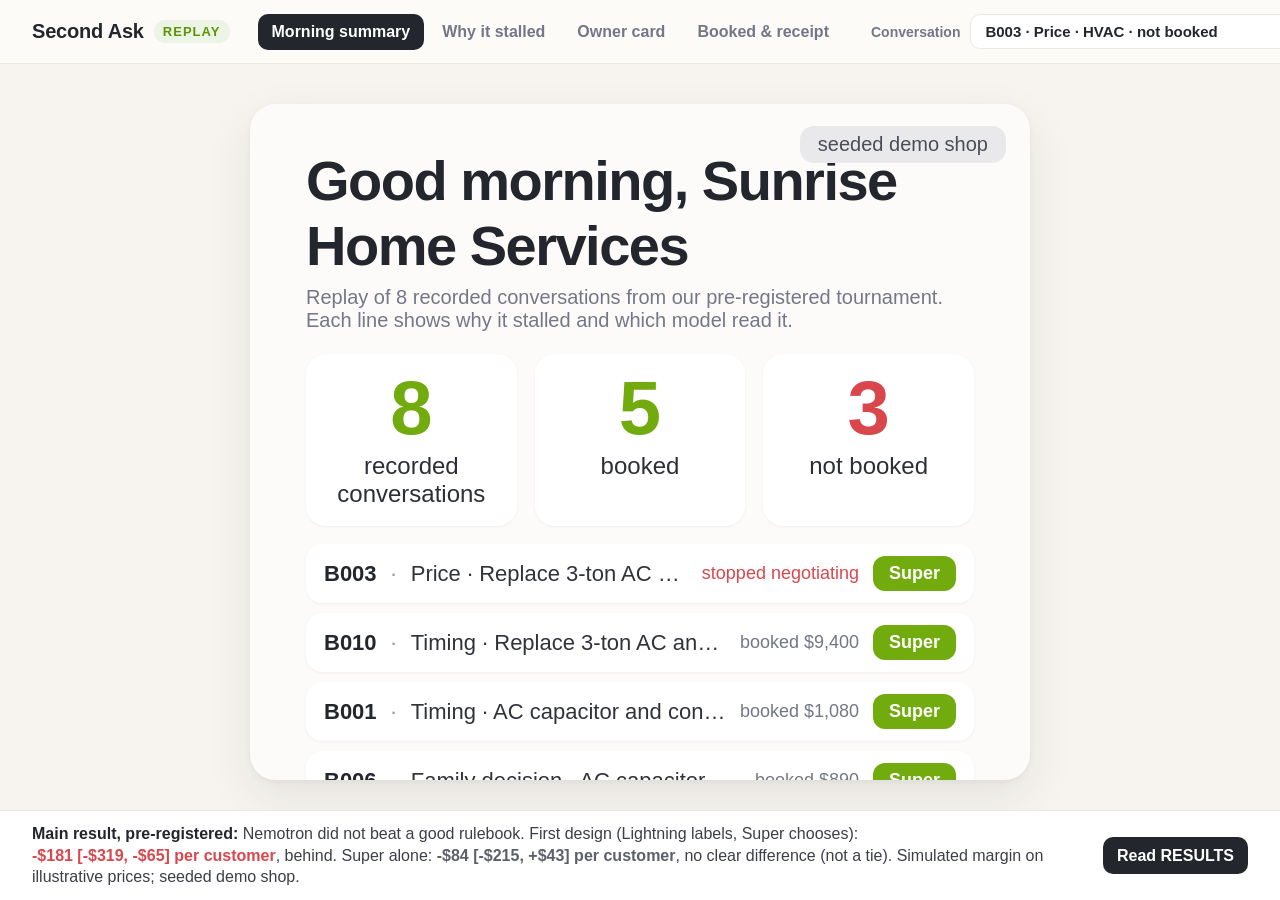
==== demo/static/index.html @ 5c122eec "Static replay site in demo/static: four screens by the approved frames, data built from replay.json " ====
<!doctype html>
<html lang="en">
<head>
<meta charset="utf-8">
<meta name="viewport" content="width=device-width, initial-scale=1">
<meta name="robots" content="noindex, nofollow">
<title>Second Ask: replay demo</title>
<link rel="stylesheet" href="app.css">
</head>
<body>
<header class="bar">
  <div class="brand"><b>Second Ask</b><span class="mode">Replay</span></div>
  <nav class="views" aria-label="Screens">
    <a data-view="summary" href="#view=summary">Morning summary</a>
    <a data-view="why" href="#view=why">Why it stalled</a>
    <a data-view="owner" href="#view=owner">Owner card</a>
    <a data-view="receipt" href="#view=receipt">Booked &amp; receipt</a>
  </nav>
  <label class="pick">Conversation
    <select id="scenario" aria-label="Recorded conversation"></select>
  </label>
  <div class="stepper" id="stepper">
    <button type="button" id="prev" aria-label="Previous decision">&lsaquo;</button>
    <span id="dpos">Decision 1 of 1</span>
    <button type="button" id="next" aria-label="Next decision">&rsaquo;</button>
  </div>
</header>

<main id="stage" class="stage">
  <section class="view v-summary" data-v="summary" hidden>
    <div class="screen">
      <div class="tag">seeded demo shop</div>
      <h1 id="hello">Good morning</h1>
      <p class="sub" id="sumSub"></p>
      <div class="tiles" id="tiles"></div>
      <ul class="rows" id="rows"></ul>
      <details class="rule"><summary>How these conversations were picked</summary><p id="rule"></p></details>
    </div>
  </section>

  <section class="view v-why" data-v="why" hidden>
    <div class="phone"><div class="notch"></div><div class="thread" id="thread"></div></div>
    <div class="card why-card">
      <div class="tag">seeded demo shop</div>
      <h1 id="whyTitle">Why hasn't the customer booked?</h1>
      <div class="label" id="label">PRICE</div>
      <div class="chips" id="labelChips"></div>
      <p class="note" id="labelNote"></p>
    </div>
  </section>

  <section class="view v-owner" data-v="owner" hidden>
    <div class="cal cal-soft" id="ownerCal" data-overlap-ok="the phone sits over the calendar, as in the approved frame"></div>
    <div class="phone owner-phone"><div class="notch"></div>
      <div class="ocard">
        <h2 id="oTitle"></h2>
        <div class="olbl">Proposed move</div>
        <div class="chips" id="oChips"></div>
        <ul class="orows" id="oRows"></ul>
        <div id="oAct"></div>
        <div class="omsg" id="oMsg"></div>
        <details class="menu"><summary id="oMenuSum">Every move the code allowed</summary><ol id="oMenu"></ol></details>
      </div>
    </div>
  </section>

  <section class="view v-receipt" data-v="receipt" hidden>
    <div class="card cal-card"><div class="cal" id="rCal"></div></div>
    <div class="card rcard">
      <h2>This conversation</h2>
      <ul class="lines" id="rLines"></ul>
      <div class="total"><span>Total</span><b id="rTotal"></b></div>
      <div class="outcome" id="rOutcome"></div>
      <div class="foot" id="rFoot"></div>
    </div>
  </section>
</main>

<footer class="result" id="result"></footer>
<script src="data.js"></script>
<script src="app.js"></script>
</body>
</html>
---- demo/static/app.css ----
:root{
  --bg:#f7f4ef; --card:#fefdfb; --ink:#23262d; --muted:#737787; --line:#ece8e1;
  --green:#72ab0e; --green-d:#5e9408; --chip:#a5c381; --mint:#ebf4e5;
  --blue:#2489fb; --bubble:#ebebef; --pill:#e9e9ec;
  --red:#d9474d; --red-l:#fbe1df; --grey:#96969e;
  --appt-b:#d6e4f6; --appt-p:#e8e4fb; --appt-o:#fde6d4; --appt-m:#dcf3e8;
  --shadow:0 2px 6px rgba(30,32,45,.05),0 18px 50px rgba(30,32,45,.08);
  --font:-apple-system,BlinkMacSystemFont,"SF Pro Display","Segoe UI",Inter,Roboto,Helvetica,Arial,sans-serif;
}
*{box-sizing:border-box}
html,body{margin:0;background:var(--bg);color:var(--ink);font-family:var(--font);-webkit-font-smoothing:antialiased}
body{min-height:100vh;display:flex;flex-direction:column}
button,select{font:inherit;color:inherit}
[hidden]{display:none!important}

/* top bar */
.bar{height:64px;display:flex;align-items:center;gap:28px;padding:0 32px;background:rgba(254,253,251,.85);border-bottom:1px solid var(--line)}
.brand{display:flex;align-items:center;gap:10px;font-size:20px;white-space:nowrap}
.brand b{font-weight:800;letter-spacing:-.2px}
.mode{font-size:13px;font-weight:700;letter-spacing:.08em;text-transform:uppercase;color:var(--green-d);background:var(--mint);padding:4px 9px;border-radius:999px}
.views{display:flex;gap:4px}
.views a{padding:9px 14px;border-radius:10px;color:var(--muted);font-weight:600;font-size:16px;text-decoration:none;white-space:nowrap}
.views a.on{background:var(--ink);color:#fff}
.pick{margin-left:auto;display:flex;align-items:center;gap:10px;font-size:14px;color:var(--muted);font-weight:600;white-space:nowrap}
.pick select{font-size:15px;font-weight:600;color:var(--ink);padding:7px 10px;border-radius:10px;border:1px solid var(--line);background:#fff;max-width:420px}
.stepper{display:flex;align-items:center;gap:8px;font-size:14px;font-weight:600;color:var(--muted);white-space:nowrap}
.stepper button{width:32px;height:32px;border-radius:9px;border:1px solid var(--line);background:#fff;font-size:20px;line-height:1;cursor:pointer}
.stepper button:disabled{opacity:.35;cursor:default}

/* stage */
.stage{flex:1;position:relative;overflow:hidden;min-height:0}
.view{position:absolute;inset:0}
.card{background:var(--card);border-radius:34px;box-shadow:var(--shadow)}
.tag{position:absolute;top:26px;right:28px;background:var(--pill);color:#4b4e57;font-size:24px;font-weight:500;padding:9px 22px;border-radius:14px}
.chips{display:flex;flex-wrap:wrap;gap:10px}
.chip{display:inline-flex;align-items:center;background:var(--chip);color:#fff;font-weight:700;border-radius:999px;padding:0 34px;height:80px;font-size:33px;letter-spacing:-.2px;white-space:nowrap}
.chip.light{background:var(--mint);color:var(--green-d)}
.chip.lightning{background:#8d93a0}
.chip.red{background:var(--red-l);color:var(--red)}
.served{font-size:16px;color:var(--muted);margin-top:12px;font-family:ui-monospace,SFMono-Regular,Menlo,monospace}

/* phone */
.phone{position:absolute;background:#1f1d1e;border-radius:92px 92px 0 0;padding:26px 26px 0}
.phone::before{content:"";position:absolute;inset:26px 26px 0;background:#fff;border-radius:68px 68px 0 0}
.notch{position:absolute;z-index:2;left:50%;top:44px;transform:translateX(-50%);width:200px;height:56px;background:#141314;border-radius:28px}
.thread{position:absolute;z-index:1;left:22px;right:22px;top:118px;bottom:0;padding:16px 38px 150px;display:flex;flex-direction:column;gap:22px;overflow-y:auto;scrollbar-width:none;-webkit-mask-image:linear-gradient(to bottom,transparent 0,#000 28px);mask-image:linear-gradient(to bottom,transparent 0,#000 28px)}
.thread::-webkit-scrollbar{display:none}
.thread>*{flex:none}
.msg{max-width:88%;padding:18px 24px;border-radius:30px;font-size:25px;line-height:1.32;overflow-wrap:anywhere}
.msg.shop{align-self:flex-start;background:var(--bubble);color:#202227;border-bottom-left-radius:8px}
.msg.cust{align-self:flex-end;background:var(--blue);color:#fff;border-bottom-right-radius:8px}
.msg .meta{display:block;font-size:16px;font-weight:600;opacity:.7;margin-bottom:6px}
.est{align-self:stretch;border:2px solid var(--line);border-radius:24px;padding:18px 22px;font-size:20px;line-height:1.35;color:#3a3d45;background:#faf8f5}
.est b{display:block;font-size:24px;color:var(--ink);margin:2px 0 4px}
.gap{align-self:center;font-size:18px;font-weight:600;color:var(--muted);background:#f3f1ec;border-radius:999px;padding:6px 16px}

/* why */
.v-why .phone{left:218px;top:30px;width:690px;bottom:0}
.v-why .phone{padding:22px 22px 0}.v-why .phone::before{inset:22px 22px 0}
.why-card{position:absolute;left:1033px;top:84px;width:824px;height:760px;padding:170px 56px 50px;display:flex;flex-direction:column;align-items:center}
.why-card h1{margin:0 0 50px;font-size:78px;line-height:1.04;font-weight:800;letter-spacing:-2px;text-align:center;white-space:nowrap}
.label{width:620px;height:148px;border-radius:34px;background:var(--green);color:#fff;font-size:66px;font-weight:800;letter-spacing:.5px;display:flex;align-items:center;justify-content:center;margin-bottom:44px;text-transform:uppercase}
.label.stop{background:var(--red)}
.why-card .chips{justify-content:center}
.why-card .chip{width:630px;justify-content:center}
.note{margin:22px 0 0;font-size:22px;line-height:1.35;color:var(--muted);text-align:center;max-width:680px}
.note.bad{color:var(--red);font-weight:600}

/* owner */
.owner-phone{left:500px;top:28px;width:520px;bottom:0;z-index:2;border-radius:72px 72px 0 0;padding:20px 20px 0}
.owner-phone::before{inset:20px 20px 0;border-radius:54px 54px 0 0;background:#f3f1ed}
.owner-phone .notch{top:20px;width:230px;height:40px;border-radius:0 0 26px 26px}
.ocard{position:relative;z-index:1;margin:84px 18px 0;background:#faf8f4;border-radius:26px;padding:26px 26px 22px;box-shadow:0 1px 3px rgba(0,0,0,.06);max-height:calc(100% - 100px);overflow:auto;scrollbar-width:none}
.ocard h2{margin:0 0 16px;padding-bottom:16px;border-bottom:1px solid #e3ded5;font-size:36px;line-height:1.2;font-weight:800;letter-spacing:-.6px}
.olbl{font-size:21px;color:var(--muted);margin-bottom:10px}
.ocard .chip{height:50px;font-size:22px;padding:0 20px;background:var(--green)}
.ocard .chip.light{background:var(--mint);color:var(--green-d)}
.ocard .chip.red{background:var(--red-l);color:var(--red)}
.omsg:empty{display:none}
.orows{list-style:none;margin:16px 0 0;padding:0}
.orows li{display:flex;gap:14px;align-items:flex-start;padding:14px 0;border-top:1px solid #e9e4db;font-size:20px;line-height:1.35}
.orows li:first-child{border-top:0}
.orows svg{flex:none;width:26px;height:26px;margin-top:1px;stroke:#3b3e46;fill:none;stroke-width:1.8}
.orows .amt{margin-left:auto;font-weight:700;white-space:nowrap;padding-left:10px}
.orows b{font-weight:700}
.act{margin-top:14px}
.approve{display:flex;align-items:center;justify-content:center;height:64px;border-radius:16px;background:var(--green);color:#fff;font-size:26px;font-weight:700;border:0;width:100%}
.notnow{display:block;text-align:center;margin-top:12px;font-size:20px;color:var(--muted)}
.notap{background:var(--mint);border-radius:16px;padding:14px 18px;font-size:19px;line-height:1.35;color:#2f4a12}
.notap b{display:block;font-size:22px;margin-bottom:2px}
.omsg{margin-top:14px;background:var(--bubble);border-radius:20px;border-bottom-left-radius:6px;padding:12px 16px;font-size:16px;line-height:1.38;color:#2a2c31;overflow-wrap:anywhere}
.omsg .meta{display:block;font-size:14px;font-weight:600;color:var(--muted);margin-bottom:4px}
.menu{margin-top:12px;font-size:16px;color:var(--muted)}
.menu summary{cursor:pointer;font-weight:600}
.menu ol{margin:8px 0 0;padding-left:22px;max-height:260px;overflow:auto;color:#3a3d45}
.menu li{margin:3px 0;overflow-wrap:anywhere}
.menu li.picked{color:var(--green-d);font-weight:700}
.cal-soft{position:absolute;left:980px;top:40px;width:900px;bottom:56px;background:var(--card);border-radius:28px;box-shadow:var(--shadow);padding:10px 16px 34px 70px;opacity:.92}
.cal-soft .appt{font-size:14px;padding:6px 7px;left:4px;right:4px}
.cal-soft .dh b{font-size:23px}.cal-soft .dh span{font-size:18px}

/* calendar */
.cal{display:grid;grid-template-columns:78px repeat(7,1fr);grid-template-rows:auto;position:relative;height:100%}
.cal .dh{text-align:center;padding:14px 0 12px;border-bottom:1px solid #eeeef1}
.cal .dh b{display:block;font-size:26px;font-weight:700}
.cal .dh span{display:block;font-size:20px;color:#6b6e78;margin-top:4px}
.cal .hours{grid-column:1;position:relative}
.cal .hour{position:absolute;right:10px;font-size:19px;color:#6b6e78;transform:translateY(-50%)}
.cal .col{position:relative;border-left:1px solid #f0f0f3}
.cal .hl{position:absolute;left:0;right:0;border-top:1px solid #f1f1f3}
.appt{position:absolute;left:6px;right:6px;border-radius:12px;padding:8px 10px;font-size:17px;line-height:1.25;overflow:hidden}
.appt b{display:block;font-weight:700}
.appt.open{border:2px dashed #b9c6b0;color:#617052;background:rgba(235,244,229,.5)}
.appt.quoted{border:2px solid #c9ccd4;color:#5b5f69;background:#f6f6f8}
.appt.booked{background:var(--green);color:#fff;box-shadow:0 6px 18px rgba(94,148,8,.35)}
.appt.proposed{background:var(--green);color:#fff}
.calnote{position:absolute;left:0;right:0;bottom:-34px;font-size:16px;color:var(--muted);text-align:center}
.cal-card{position:absolute;left:40px;top:44px;width:1210px;height:850px;padding:16px 18px 40px}
.cal-card .cal{height:100%}

/* receipt */
.rcard{position:absolute;left:1274px;top:44px;width:610px;height:850px;padding:48px 44px 30px;display:flex;flex-direction:column}
.rcard h2{margin:0 0 26px;font-size:50px;font-weight:800;letter-spacing:-1.2px}
.lines{list-style:none;margin:0;padding:0;min-height:0;overflow:hidden}
.lines li{display:flex;align-items:baseline;gap:12px;padding:18px 0;border-bottom:1px solid #ecebe8;font-size:28px}
.lines li .what{flex:1;min-width:0}
.lines li .what small{display:block;font-size:15px;color:var(--muted);margin-top:4px;font-family:ui-monospace,SFMono-Regular,Menlo,monospace;overflow-wrap:anywhere}
.lines li .usd{font-variant-numeric:tabular-nums;white-space:nowrap}
.lines li.more{font-size:20px;color:var(--muted);justify-content:center}
.total{display:flex;justify-content:space-between;align-items:baseline;padding:22px 0 24px;font-size:34px;font-weight:800}
.outcome{display:flex;align-items:center;gap:18px;border-radius:22px;padding:22px 24px;font-size:34px;font-weight:800;letter-spacing:-.4px}
.outcome.ok{background:var(--mint);color:#173014}
.outcome.no{background:var(--red-l);color:#7a1d22}
.outcome i{flex:none;width:52px;height:52px;border-radius:50%;display:flex;align-items:center;justify-content:center;font-style:normal;color:#fff;font-size:30px}
.outcome.ok i{background:#6cb31b}
.outcome.no i{background:var(--red)}
.outcome small{display:block;font-size:18px;font-weight:600;letter-spacing:0;opacity:.75;margin-top:4px}
.foot{margin-top:auto;background:#efeff1;border-radius:14px;padding:12px 18px;font-size:17px;line-height:1.35;color:#5d606a}

/* summary */
.v-summary .screen{position:absolute;left:250px;right:250px;top:40px;bottom:30px;background:#fdfbf9;border-radius:26px;box-shadow:var(--shadow);padding:44px 56px 30px;overflow:auto}
.v-summary .tag{font-size:20px;top:22px;right:24px;padding:7px 18px}
.v-summary h1{margin:0;font-size:56px;font-weight:800;letter-spacing:-1.5px}
.sub{margin:8px 0 22px;font-size:20px;color:var(--muted)}
.tiles{display:grid;grid-template-columns:repeat(3,1fr);gap:18px;margin-bottom:18px}
.tile{background:#fff;border-radius:20px;box-shadow:0 1px 3px rgba(0,0,0,.05);text-align:center;padding:16px 10px 18px}
.tile b{display:block;font-size:76px;line-height:1;font-weight:800;color:var(--green)}
.tile.lost b{color:var(--red)}
.tile span{display:block;font-size:24px;margin-top:6px;color:#2c2f36}
.rows{list-style:none;margin:0;padding:0;display:flex;flex-direction:column;gap:10px}
.rows li{background:#fff;border-radius:16px;box-shadow:0 1px 3px rgba(0,0,0,.05)}
.rows a{display:flex;align-items:center;gap:14px;padding:12px 18px;color:inherit;text-decoration:none;font-size:22px}
.rows .who{font-weight:700;white-space:nowrap}
.rows .dot{color:var(--grey)}
.rows .what{flex:1;min-width:0;white-space:nowrap;overflow:hidden;text-overflow:ellipsis;color:#30333a}
.rows .end{font-size:18px;color:var(--muted);white-space:nowrap}
.rows .end.no{color:var(--red)}
.rows .mchip{background:var(--green);color:#fff;font-weight:700;font-size:18px;padding:7px 16px;border-radius:12px;white-space:nowrap}
.rows .mchip.lightning{background:#9aa0ad}
.rule{margin-top:14px;font-size:16px;color:var(--muted)}
.rule summary{cursor:pointer;font-weight:600}
.rule p{white-space:pre-wrap;line-height:1.45}

/* result footer */
.result{display:flex;align-items:center;gap:14px;padding:12px 32px;background:#fff;border-top:1px solid var(--line);font-size:16px;line-height:1.35;color:#3c3f47}
.result b{color:var(--ink)}
.result .neg{color:var(--red);font-weight:700;white-space:nowrap}
.result .ncd{color:#5d606a;font-weight:700;white-space:nowrap}
.result a{margin-left:auto;flex:none;font-weight:700;color:#fff;background:var(--ink);padding:8px 14px;border-radius:10px;text-decoration:none;white-space:nowrap}

/* phones and narrow screens: one column, no absolute layout */
@media (max-width:1199px){
  .bar{height:auto;flex-wrap:wrap;gap:10px 14px;padding:12px 16px}
  .views{order:3;width:100%;flex-wrap:wrap}
  .views a{padding:8px 10px;font-size:15px}
  .pick{margin-left:0;flex:1 1 220px;min-width:0}
  .pick select{min-width:0;width:100%}
  .stage{overflow:visible}
  .view{position:static;padding:16px}
  .view .card,.view .phone,.v-why .phone,.v-why .why-card,.v-owner .owner-phone,.v-owner .cal-soft,.v-receipt .cal-card,.v-receipt .rcard,.v-summary .screen{position:relative;left:auto;top:auto;right:auto;bottom:auto;width:auto;height:auto}
  .v-owner{display:flex;flex-direction:column}
  .v-owner .cal-soft{order:2;padding:12px}
  .thread{position:relative;top:auto;left:auto;right:auto;bottom:auto;padding:60px 18px 22px;-webkit-mask-image:none;mask-image:none;overflow:visible}
  .why-card h1{white-space:normal}
  .tag{position:static;display:inline-block;font-size:15px;padding:5px 12px;margin-bottom:12px}
  .phone{border-radius:40px;padding:12px}
  .phone::before{inset:12px;border-radius:30px}
  .notch{top:20px;width:110px;height:28px}
  .thread{gap:14px}
  .msg{font-size:17px;padding:12px 16px;border-radius:20px}
  .msg .meta{font-size:13px}
  .est{font-size:15px;padding:12px 14px}.est b{font-size:17px}
  .gap{font-size:14px}
  .why-card{margin-top:16px;padding:22px 18px 26px;border-radius:24px}
  .why-card h1{font-size:34px;letter-spacing:-.6px;margin-bottom:20px}
  .label{width:100%;height:84px;font-size:38px;border-radius:22px;margin-bottom:18px}
  .why-card .chip,.chip{width:auto;height:auto;padding:10px 18px;font-size:18px;white-space:normal;text-align:center}
  .served{font-size:13px;overflow-wrap:anywhere;text-align:center}
  .note{font-size:16px}
  .owner-phone{border-radius:40px;padding:12px}
  .owner-phone::before{inset:12px;border-radius:30px}
  .owner-phone .notch{top:12px;width:120px;height:24px}
  .ocard{margin:40px 8px 8px;padding:18px 16px;max-height:none}
  .ocard h2{font-size:24px}
  .olbl{font-size:16px}
  .ocard .chip{height:auto;font-size:16px;padding:8px 14px}
  .orows li{font-size:16px;gap:10px}
  .approve{height:52px;font-size:20px}
  .notap{font-size:15px}.notap b{font-size:17px}
  .omsg{font-size:15px}
  .cal-soft{margin-top:16px;opacity:1}
  .cal-card{margin-bottom:16px;padding:12px;border-radius:24px}
  .rcard{padding:24px 18px;border-radius:24px}
  .rcard h2{font-size:30px;margin-bottom:10px}
  .lines li{font-size:18px;padding:12px 0}
  .lines li .what small{font-size:12px}
  .total{font-size:22px;padding:14px 0}
  .outcome{font-size:20px;padding:14px 16px;gap:12px}
  .outcome i{width:36px;height:36px;font-size:20px}
  .outcome small{font-size:14px}
  .foot{font-size:14px}
  .v-summary .screen{padding:20px 16px;overflow:visible;border-radius:24px}
  .v-summary h1{font-size:30px;letter-spacing:-.5px}
  .sub{font-size:15px;margin-bottom:14px}
  .tiles{gap:8px}
  .tile{padding:10px 4px}.tile b{font-size:40px}.tile span{font-size:14px}
  .rows a{flex-wrap:wrap;gap:6px 10px;padding:10px 12px;font-size:16px}
  .rows .what{flex-basis:100%;order:3;white-space:normal}
  .rows .end{font-size:14px;margin-left:auto}
  .rows .mchip{font-size:14px;padding:4px 10px}
  .result{flex-wrap:wrap;padding:12px 16px;font-size:14px}
  .result a{margin-left:0}
  /* calendar: agenda list instead of a week grid */
  .cal{display:block;height:auto}
  .cal .hours,.cal .hl,.cal .dh{display:none}
  .cal .col{border:0;padding:0}
  .cal .col:not(:has(.appt)){display:none}
  .cal .col::before{content:attr(data-day);display:block;font-size:15px;font-weight:700;margin:10px 0 6px}
  .appt{position:static;margin:0 0 8px;font-size:15px}
  .calnote{position:static;margin-top:6px;font-size:13px;text-align:left}
}
.lines.compact li{padding:8px 0;font-size:21px}
.rcard:has(.compact) .outcome{font-size:27px;padding:16px 20px}
.rcard:has(.compact) .total{padding:14px 0 16px}
.rcard:has(.compact) h2{margin-bottom:12px}
.lines.compact li .what small{font-size:14px;margin-top:2px}
.lines.compact{overflow:auto}
.lines li .sec{font-size:20px;color:var(--muted);white-space:nowrap}
@media (max-width:1199px){.lines li .sec{font-size:14px}}
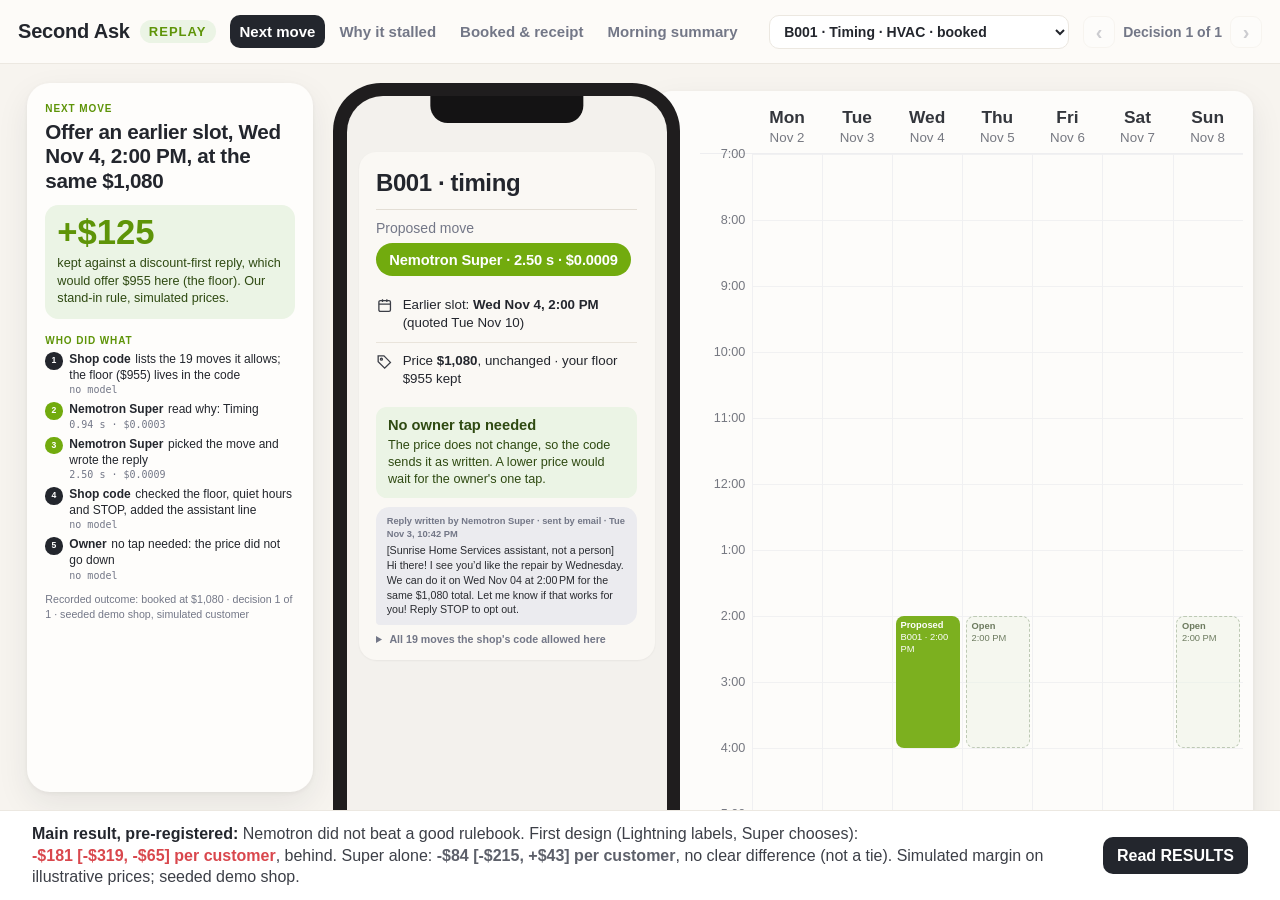
==== commit 77d4d6b6: "Demo opens on the result: next move, its $ effect against a discount-first reply, who did each step " ====
--- a/demo/static/index.html
+++ b/demo/static/index.html
@@ -11,10 +11,10 @@
 <header class="bar">
   <div class="brand"><b>Second Ask</b><span class="mode">Replay</span></div>
   <nav class="views" aria-label="Screens">
+    <a data-view="owner" href="#view=owner">Next move</a>
+    <a data-view="why" href="#view=why">Why it stalled</a>
+    <a data-view="receipt" href="#view=receipt">Booked &amp; receipt</a>
     <a data-view="summary" href="#view=summary">Morning summary</a>
-    <a data-view="why" href="#view=why">Why it stalled</a>
-    <a data-view="owner" href="#view=owner">Owner card</a>
-    <a data-view="receipt" href="#view=receipt">Booked &amp; receipt</a>
   </nav>
   <label class="pick">Conversation
     <select id="scenario" aria-label="Recorded conversation"></select>
@@ -50,6 +50,14 @@
   </section>
 
   <section class="view v-owner" data-v="owner" hidden>
+    <aside class="next card" id="next" aria-label="Next move and its effect">
+      <div class="nk">Next move</div>
+      <h1 id="nMove"></h1>
+      <div class="eff" id="nEff"></div>
+      <div class="nk">Who did what</div>
+      <ol class="who" id="nWho"></ol>
+      <p class="nout" id="nOut"></p>
+    </aside>
     <div class="cal cal-soft" id="ownerCal" data-overlap-ok="the phone sits over the calendar, as in the approved frame"></div>
     <div class="phone owner-phone"><div class="notch"></div>
       <div class="ocard">
--- a/demo/static/app.css
+++ b/demo/static/app.css
@@ -247,3 +247,30 @@
 .lines.compact{overflow:auto}
 .lines li .sec{font-size:20px;color:var(--muted);white-space:nowrap}
 @media (max-width:1199px){.lines li .sec{font-size:14px}}
+
+/* next move (opens the page): the agent's move and its $ effect, then who did each step */
+.next{position:absolute;left:40px;top:28px;width:430px;bottom:28px;padding:30px 28px;overflow:auto;scrollbar-width:none;z-index:3}
+.nk{font-size:15px;font-weight:800;letter-spacing:.09em;text-transform:uppercase;color:var(--green-d);margin-bottom:10px}
+.next h1{margin:0 0 18px;font-size:31px;line-height:1.17;font-weight:800;letter-spacing:-.5px}
+.eff{background:var(--mint);border-radius:20px;padding:16px 18px;margin-bottom:24px;font-size:19px;line-height:1.38;color:#2f4a12}
+.effv{display:block;font-size:52px;line-height:1;font-weight:800;color:var(--green-d);margin-bottom:8px;white-space:nowrap}
+.effv.zero{color:#4b4e57}
+.effno{color:var(--red)}
+.who{list-style:none;margin:0 0 16px;padding:0;display:flex;flex-direction:column;gap:9px}
+.who li{display:grid;grid-template-columns:26px 1fr;column-gap:10px;font-size:18px;line-height:1.3}
+.wn{grid-row:span 2;width:26px;height:26px;border-radius:50%;background:var(--ink);color:#fff;font-size:13px;font-weight:700;display:flex;align-items:center;justify-content:center}
+.ww b{font-weight:800;margin-right:2px}
+.wm{font-size:15px;color:var(--muted);font-family:ui-monospace,SFMono-Regular,Menlo,monospace;white-space:nowrap}
+.who li[data-step] .wn{background:var(--green)}
+.nout{margin:0;font-size:16px;line-height:1.4;color:var(--muted)}
+@media (min-width:1200px){.view{zoom:var(--z,1)}}
+@media (max-width:1199px){
+  .next{position:relative;left:auto;top:auto;bottom:auto;width:auto;padding:20px 18px;margin-bottom:16px;border-radius:24px;order:-1}
+  .next h1{font-size:25px}.effv{font-size:40px}
+}
+@media (min-width:1200px) and (max-width:1700px){
+  .bar{gap:14px;padding:0 18px}
+  .views a{padding:8px 10px;font-size:15px}
+  .pick{font-size:0;gap:0}
+  .pick select{max-width:300px;font-size:14px}
+}
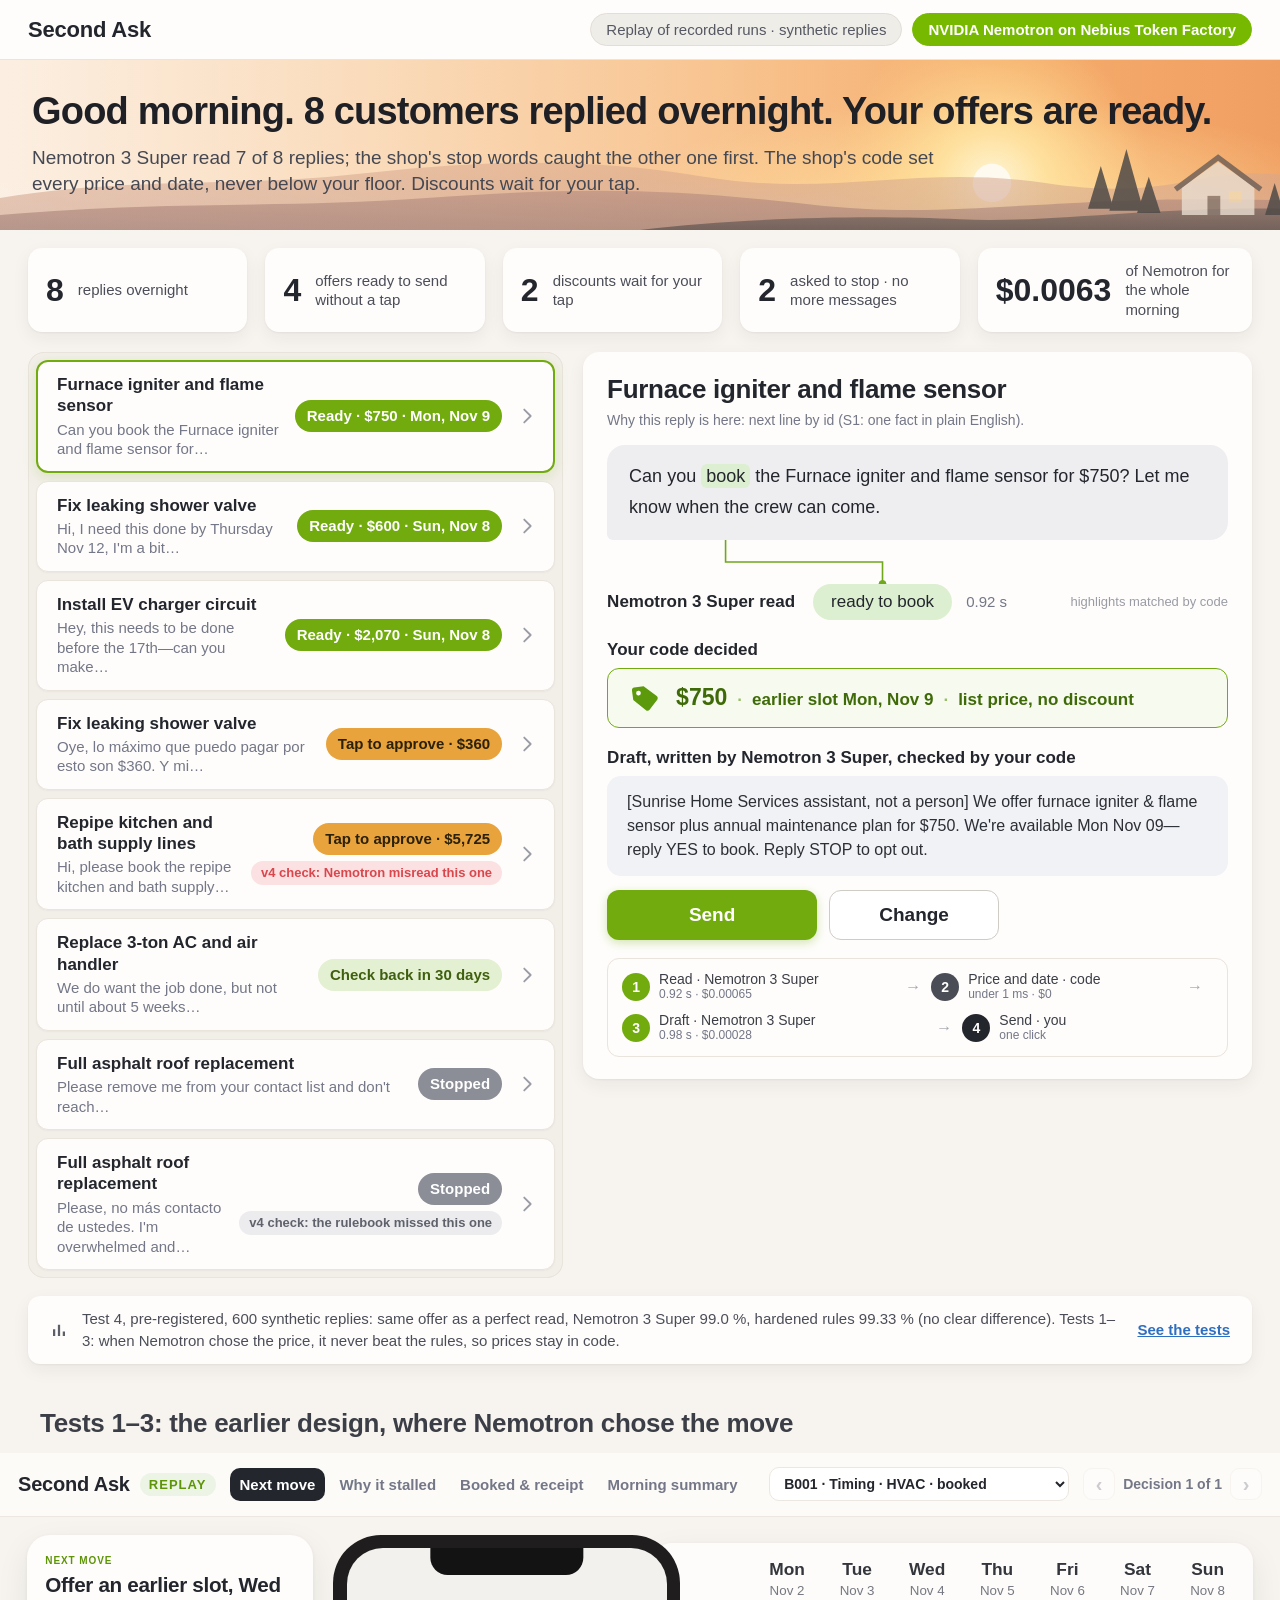
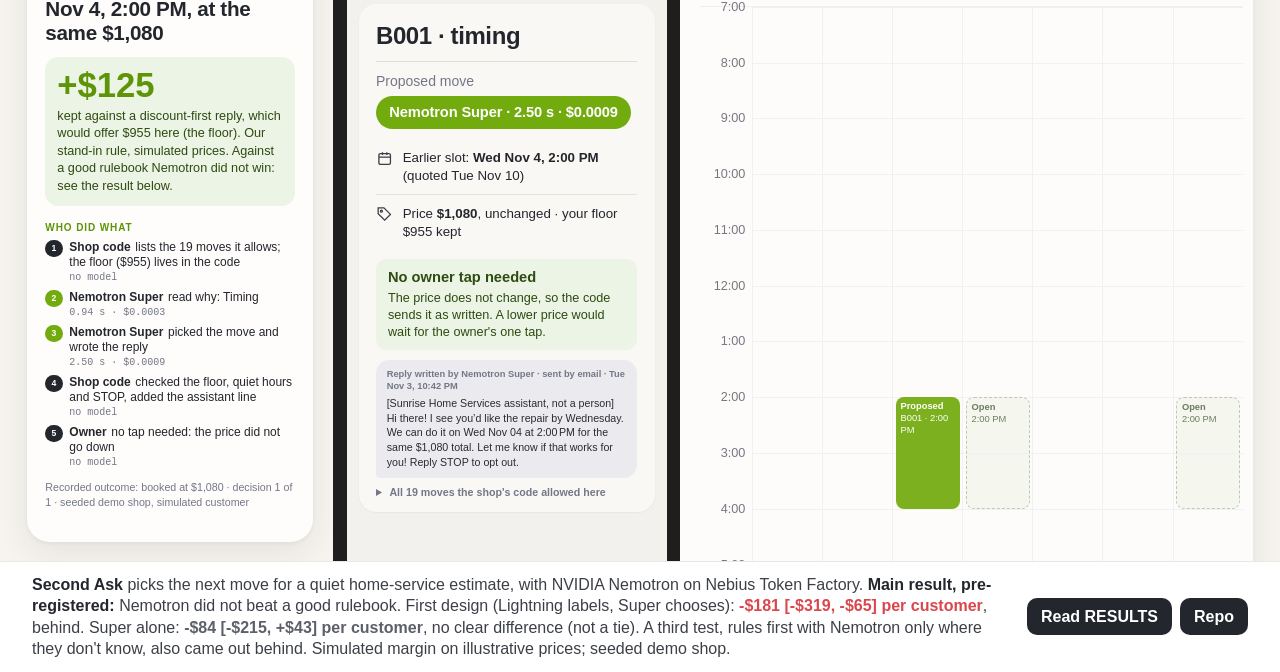
==== commit b8b966b2: "Demo: first screen is the owner's morning, built from the recorded read_first runs; earlier design k" ====
--- a/demo/static/index.html
+++ b/demo/static/index.html
@@ -4,10 +4,55 @@
 <meta charset="utf-8">
 <meta name="viewport" content="width=device-width, initial-scale=1">
 <meta name="robots" content="noindex, nofollow">
-<title>Second Ask: replay demo</title>
+<title>Second Ask: the owner's morning</title>
 <link rel="stylesheet" href="app.css">
+<link rel="stylesheet" href="morning.css">
 </head>
 <body>
+<svg class="m-sprite" aria-hidden="true" focusable="false">
+  <symbol id="i-tag" viewBox="0 0 24 24"><path d="M2.5 12.2V4.6c0-1.2.9-2.1 2.1-2.1h7.6l9.3 9.3c.8.8.8 2.1 0 2.9l-7.2 7.2c-.8.8-2.1.8-2.9 0z"/><circle cx="7.4" cy="7.4" r="1.9" fill="#fff"/></symbol>
+  <symbol id="i-chev" viewBox="0 0 24 24"><path d="M9 5l7 7-7 7" fill="none" stroke="currentColor" stroke-width="2" stroke-linecap="round" stroke-linejoin="round"/></symbol>
+  <symbol id="i-bars" viewBox="0 0 24 24"><path d="M4 20V11h3v9zM10.5 20V5h3v15zM17 20v-6h3v6z"/></symbol>
+  <symbol id="i-stop" viewBox="0 0 24 24"><circle cx="12" cy="12" r="9" fill="none" stroke="currentColor" stroke-width="2"/><path d="M8.5 8.5l7 7" stroke="currentColor" stroke-width="2" stroke-linecap="round"/></symbol>
+</svg>
+
+<div class="m" id="morning">
+  <header class="m-top">
+    <b class="m-brand" id="mBrand"></b>
+    <div class="m-pills" id="mPills"></div>
+  </header>
+  <section class="m-hero" aria-labelledby="mHead">
+    <svg class="m-scene" viewBox="0 0 1200 190" preserveAspectRatio="xMaxYMax slice" aria-hidden="true" focusable="false">
+      <defs>
+        <radialGradient id="g-sun" cx="0.5" cy="0.5" r="0.5"><stop offset="0" stop-color="#fff6d8"/><stop offset=".35" stop-color="#ffe4a0" stop-opacity=".85"/><stop offset="1" stop-color="#ffd38a" stop-opacity="0"/></radialGradient>
+        <linearGradient id="g-h1" x1="0" y1="0" x2="0" y2="1"><stop offset="0" stop-color="#d9a98f"/><stop offset="1" stop-color="#c99a86"/></linearGradient>
+        <linearGradient id="g-h2" x1="0" y1="0" x2="0" y2="1"><stop offset="0" stop-color="#b58a7e"/><stop offset="1" stop-color="#9c7a72"/></linearGradient>
+        <linearGradient id="g-h3" x1="0" y1="0" x2="0" y2="1"><stop offset="0" stop-color="#7d6a63"/><stop offset="1" stop-color="#5f5450"/></linearGradient>
+      </defs>
+      <circle cx="930" cy="146" r="150" fill="url(#g-sun)"/>
+      <circle cx="930" cy="146" r="18" fill="#fffaf0"/>
+      <path d="M0 160 C120 140 220 150 330 138 S540 120 660 140 S860 128 980 146 S1120 130 1200 138 V190 H0z" fill="url(#g-h1)" opacity=".55"/>
+      <path d="M0 176 C160 162 260 170 400 160 S620 150 760 166 S980 156 1200 162 V190 H0z" fill="url(#g-h2)" opacity=".6"/>
+      <path d="M600 190 C700 178 820 176 900 180 S1080 168 1200 170 V190z" fill="url(#g-h3)" opacity=".75"/>
+      <g fill="#4f4a47" opacity=".85">
+        <path d="M1020 170 l12 -40 l12 40z"/><path d="M1040 172 l16 -58 l16 58z"/><path d="M1066 174 l11 -34 l11 34z"/>
+        <path d="M1186 176 l9 -30 l9 30z"/>
+      </g>
+      <g opacity=".8"><path d="M1108 150 l34 -24 l34 24 v26 h-68z" fill="#e9ddd0"/><path d="M1102 152 l40 -30 l40 30" fill="none" stroke="#6b5e57" stroke-width="5"/><rect x="1132" y="158" width="12" height="18" fill="#8a7a70"/><rect x="1152" y="154" width="12" height="10" fill="#f6dfb4"/></g>
+    </svg>
+    <h1 id="mHead"></h1>
+    <p id="mSub"></p>
+  </section>
+  <div class="m-tiles" id="mTiles"></div>
+  <div class="m-main">
+    <ul class="m-inbox" id="mInbox" aria-label="Replies that came in overnight"></ul>
+    <article class="m-open" id="mOpen" aria-live="polite"></article>
+  </div>
+  <div class="m-proof" id="mProof"></div>
+</div>
+
+<section class="earlier" aria-labelledby="earlierHead">
+<h2 class="earlier-head" id="earlierHead"></h2>
 <header class="bar">
   <div class="brand"><b>Second Ask</b><span class="mode">Replay</span></div>
   <nav class="views" aria-label="Screens">
@@ -83,9 +128,15 @@
     </div>
   </section>
 </main>
+</section>
 
 <footer class="result" id="result"></footer>
+<div class="m-toast" id="mToast" role="status" aria-live="polite" hidden></div>
 <script src="data.js"></script>
 <script src="app.js"></script>
+<script src="morning.js"></script>
+<script>/* visit counter (no cookies), only on the published https page: file:// copies (tests, video recording) send nothing */
+if (location.protocol === "https:") { var t = document.createElement("script"); t.defer = true;
+  t.src = "https://t.retailbox-automation.com/t.js"; t.setAttribute("data-asset", "nebius-b2"); document.body.appendChild(t); }</script>
 </body>
 </html>
--- a/demo/static/app.css
+++ b/demo/static/app.css
@@ -9,7 +9,9 @@
 }
 *{box-sizing:border-box}
 html,body{margin:0;background:var(--bg);color:var(--ink);font-family:var(--font);-webkit-font-smoothing:antialiased}
-body{min-height:100vh;display:flex;flex-direction:column}
+body{min-height:100vh}
+/* the earlier design (tests 1-3) sits below the first screen: its stage keeps the 1920 x 966 canvas, scaled to the window */
+.earlier{display:flex;flex-direction:column}
 button,select{font:inherit;color:inherit}
 [hidden]{display:none!important}
 
@@ -28,7 +30,7 @@
 .stepper button:disabled{opacity:.35;cursor:default}
 
 /* stage */
-.stage{flex:1;position:relative;overflow:hidden;min-height:0}
+.stage{flex:none;height:calc(966px * var(--z,1));position:relative;overflow:hidden;min-height:0}
 .view{position:absolute;inset:0}
 .card{background:var(--card);border-radius:34px;box-shadow:var(--shadow)}
 .tag{position:absolute;top:26px;right:28px;background:var(--pill);color:#4b4e57;font-size:24px;font-weight:500;padding:9px 22px;border-radius:14px}
@@ -166,7 +168,8 @@
 .result b{color:var(--ink)}
 .result .neg{color:var(--red);font-weight:700;white-space:nowrap}
 .result .ncd{color:#5d606a;font-weight:700;white-space:nowrap}
-.result a{margin-left:auto;flex:none;font-weight:700;color:#fff;background:var(--ink);padding:8px 14px;border-radius:10px;text-decoration:none;white-space:nowrap}
+.result .links{margin-left:auto;flex:none;display:flex;gap:8px}
+.result a{flex:none;font-weight:700;color:#fff;background:var(--ink);padding:8px 14px;border-radius:10px;text-decoration:none;white-space:nowrap}
 
 /* phones and narrow screens: one column, no absolute layout */
 @media (max-width:1199px){
@@ -175,7 +178,7 @@
   .views a{padding:8px 10px;font-size:15px}
   .pick{margin-left:0;flex:1 1 220px;min-width:0}
   .pick select{min-width:0;width:100%}
-  .stage{overflow:visible}
+  .stage{overflow:visible;height:auto}
   .view{position:static;padding:16px}
   .view .card,.view .phone,.v-why .phone,.v-why .why-card,.v-owner .owner-phone,.v-owner .cal-soft,.v-receipt .cal-card,.v-receipt .rcard,.v-summary .screen{position:relative;left:auto;top:auto;right:auto;bottom:auto;width:auto;height:auto}
   .v-owner{display:flex;flex-direction:column}
@@ -229,7 +232,7 @@
   .rows .end{font-size:14px;margin-left:auto}
   .rows .mchip{font-size:14px;padding:4px 10px}
   .result{flex-wrap:wrap;padding:12px 16px;font-size:14px}
-  .result a{margin-left:0}
+  .result .links{margin-left:0}
   /* calendar: agenda list instead of a week grid */
   .cal{display:block;height:auto}
   .cal .hours,.cal .hl,.cal .dh{display:none}
--- a/demo/static/morning.css
+++ b/demo/static/morning.css
@@ -0,0 +1,158 @@
+/* First screen: the owner's morning (variant C). Tokens from the picked image's prompt. */
+.m{--m-bg:#f7f4ef;--m-card:#fefdfb;--m-ink:#23262d;--m-muted:#737787;--m-line:#e9e4dc;--m-ready:#72ab0e;--m-wait:#e8a33c;
+  --m-nv:#76b900;--m-code:#4a4d55;--m-red:#d9474d;--m-shadow:0 1px 2px rgba(35,38,45,.05),0 6px 18px rgba(35,38,45,.06);
+  background:var(--m-bg);color:var(--m-ink);font-variant-numeric:tabular-nums}
+.m-sprite{position:absolute;width:0;height:0;overflow:hidden}
+.m-ico{width:20px;height:20px;flex:none;fill:currentColor}
+
+/* top bar */
+.m-top{height:60px;display:flex;align-items:center;gap:16px;padding:0 40px;background:var(--m-card);border-bottom:1px solid var(--m-line)}
+.m-brand{font-size:22px;font-weight:700;letter-spacing:-.2px;white-space:nowrap}
+.m-pills{margin-left:auto;display:flex;gap:10px;flex-wrap:wrap;justify-content:flex-end}
+.m-pill{font-size:15px;font-weight:500;color:#555863;background:#efede8;border:1px solid #e2ded6;padding:7px 15px;border-radius:999px;white-space:nowrap}
+.m-pill.nv{background:var(--m-nv);border-color:var(--m-nv);color:#fff;font-weight:600}
+
+/* sunrise header band */
+.m-hero{position:relative;overflow:hidden;min-height:190px;padding:36px 52px 30px;
+  background:linear-gradient(180deg,rgba(255,250,244,.0) 0%,rgba(255,250,244,.0) 70%,rgba(247,244,239,.35) 100%),
+    radial-gradient(ellipse 40% 90% at 77% 85%,rgba(255,226,160,.9) 0%,rgba(255,214,150,0) 70%),
+    linear-gradient(90deg,#fcefe2 0%,#fadcbc 28%,#f8c592 55%,#f5ad6c 78%,#f09f62 100%)}
+.m-scene{position:absolute;right:0;bottom:0;width:100%;height:100%;pointer-events:none}
+.m-hero h1,.m-hero p{position:relative;margin:0;max-width:min(1480px,calc(100% - 360px))}
+.m-hero h1{font-size:44px;line-height:1.12;font-weight:800;letter-spacing:-.8px;color:#1e2026}
+.m-hero p{margin-top:12px;font-size:21px;line-height:1.4;color:#454852}
+
+/* summary tiles */
+.m-tiles{display:grid;grid-template-columns:repeat(4,minmax(0,1fr)) minmax(0,1.25fr);gap:18px;padding:18px 40px 0}
+.m-tile{display:flex;align-items:center;gap:20px;min-height:84px;padding:12px 28px;background:var(--m-card);border-radius:14px;box-shadow:var(--m-shadow)}
+.m-tile b{font-size:40px;line-height:1;font-weight:800;white-space:nowrap}
+.m-tile span{font-size:18px;line-height:1.3;color:#4b4e58}
+
+/* inbox + open conversation */
+.m-main{display:grid;grid-template-columns:minmax(0,.8fr) minmax(0,1fr);gap:20px;padding:20px 40px 0;align-items:start}
+.m-inbox{list-style:none;margin:0;padding:8px;display:flex;flex-direction:column;gap:8px;background:#f2efe9;border-radius:16px;box-shadow:inset 0 0 0 1px var(--m-line)}
+.m-row{width:100%;display:flex;align-items:center;gap:14px;text-align:left;cursor:pointer;background:var(--m-card);color:inherit;
+  border:1px solid var(--m-line);border-radius:12px;padding:13px 16px 13px 20px;min-height:76px;box-shadow:0 1px 2px rgba(35,38,45,.04);font:inherit}
+.m-row:hover{border-color:#cfc9be}
+.m-row:focus-visible{outline:3px solid #2f7fd8;outline-offset:2px}
+.m-row[aria-current]{border:2px solid var(--m-ready);padding:12px 15px 12px 19px;box-shadow:0 4px 14px rgba(114,171,14,.18)}
+.m-rtext{flex:1;min-width:0;display:flex;flex-direction:column;gap:3px}
+.m-rtext b{font-size:19px;font-weight:600;line-height:1.25}
+.m-rtext span{font-size:16px;line-height:1.3;color:var(--m-muted)}
+.m-rside{flex:none;display:flex;flex-direction:column;align-items:flex-end;gap:6px;max-width:58%}
+.m-status{font-size:17px;font-weight:600;line-height:1.2;padding:8px 16px;border-radius:999px;white-space:nowrap}
+.m-status.g-ready{background:var(--m-ready);color:#fff}
+.m-status.g-tap{background:var(--m-wait);color:#2b2008}
+.m-status.g-checkin{background:#e4f0d2;color:#3f5f10}
+.m-status.g-stopped{background:#8b8e97;color:#fff}
+.m-mark{font-size:13px;font-weight:600;line-height:1.2;padding:4px 10px;border-radius:999px;white-space:nowrap}
+.m-mark.misread{background:#fbe1e2;color:var(--m-red)}
+.m-mark.rules{background:#ececef;color:#5f626b}
+.m-ichev{width:22px;height:22px;color:#9a9ca5}
+
+.m-open{background:var(--m-card);border-radius:16px;box-shadow:var(--m-shadow);padding:24px 30px 22px;min-width:0}
+.m-open h2{margin:0;font-size:26px;line-height:1.2;font-weight:700;letter-spacing:-.3px}
+.m-why{margin:6px 0 0;font-size:14px;line-height:1.4;color:var(--m-muted)}
+.m-v4{margin:10px 0 0;font-size:14px;line-height:1.4;border-radius:10px;padding:8px 12px}
+.m-v4.misread{background:#fdeeee;color:#8d2a2e}.m-v4.misread b{color:var(--m-red)}
+.m-v4.rules{background:#f1f1f3;color:#4f525b}
+.m-readwrap{position:relative;margin-top:14px}
+.m-bubble{position:relative;z-index:1;background:#eeeef1;border-radius:18px;border-bottom-left-radius:6px;padding:16px 22px;font-size:20px;line-height:1.75;max-width:92%}
+.m-bubble mark{border-radius:6px;padding:2px 5px;color:inherit}
+.k-money{background:#e2efcc}.k-ready{background:#dcefd0}.k-drop{background:#fbe8b8}.k-date{background:#d3e6fa}.k-who{background:#e6e0f7}
+.k-stop{background:#e4e4e8}.k-none{background:#efefef}
+.m-hlnote{font-size:13px;color:#9a9ca5;margin-left:auto;white-space:nowrap}
+.m-readlbl{font-size:17px;font-weight:700;margin-right:4px;white-space:nowrap}
+.m-facts{position:relative;z-index:1;display:flex;flex-wrap:wrap;align-items:center;gap:10px 14px;margin-top:44px}
+.m-fact{font-size:17px;font-weight:500;padding:8px 18px;border-radius:999px;white-space:nowrap}
+.m-secs{font-size:15px;color:var(--m-muted);white-space:nowrap}
+.m-wires{position:absolute;left:0;top:0;pointer-events:none;overflow:visible;z-index:0}
+.m-wires path{fill:none;stroke-width:1.6}
+.m-wires circle{r:3.5px;stroke:none}
+.m-wires .k-money,.m-wires .k-ready{stroke:#6fa81a}.m-wires circle.k-money,.m-wires circle.k-ready{fill:#6fa81a}
+.m-wires .k-drop{stroke:#e2a12e}.m-wires circle.k-drop{fill:#e2a12e}
+.m-wires .k-date{stroke:#3c86d6}.m-wires circle.k-date{fill:#3c86d6}
+.m-wires .k-who{stroke:#8a6fd2}.m-wires circle.k-who{fill:#8a6fd2}
+.m-sec{margin-top:20px;font-size:17px;font-weight:700}
+.m-sec.tpl{color:#5f626b}
+.m-offer{display:flex;align-items:center;gap:16px;margin-top:8px;padding:14px 22px;border:1.5px solid var(--m-ready);border-radius:12px;background:#f6faef;color:#3f6a08}
+.m-itag{width:30px;height:30px;color:#5d9a0b;transform:rotate(-8deg)}
+.m-oparts{display:flex;flex-wrap:wrap;align-items:baseline;gap:4px 10px;font-size:19px;font-weight:600}
+.m-oparts .price{font-size:26px;font-weight:800}
+.m-oparts .dot{color:#9bbd6a}
+.m-draft{margin-top:8px;padding:14px 20px;background:#f1f2f5;border-radius:14px;font-size:17px;line-height:1.5;color:#2c2f36;overflow-wrap:anywhere}
+.m-btns{display:flex;flex-wrap:wrap;align-items:center;gap:12px;margin-top:14px}
+.m-btns button{font:inherit;font-size:19px;font-weight:600;height:50px;border-radius:12px;cursor:pointer;padding:0 34px}
+.m-send{background:var(--m-ready);color:#fff;border:0;min-width:210px;box-shadow:0 3px 10px rgba(114,171,14,.3)}
+.m-change{background:#fff;color:var(--m-ink);border:1.5px solid #cfccc5;min-width:170px}
+.m-btns button:focus-visible{outline:3px solid #2f7fd8;outline-offset:2px}
+.m-tapnote{font-size:15px;color:#8a5a0a;font-weight:600}
+.m-stopped{display:flex;gap:14px;align-items:flex-start;margin-top:18px;padding:16px 20px;border-radius:12px;background:#f1f1f3;color:#3d4048}
+.m-istop{width:26px;height:26px;color:#8b8e97;margin-top:2px}
+.m-stopped b{display:block;font-size:19px}
+.m-stopped span{display:block;font-size:16px;margin-top:4px}
+.m-stopped small{display:block;font-size:14px;color:var(--m-muted);margin-top:6px}
+.m-steps{list-style:none;counter-reset:mstep;display:flex;flex-wrap:wrap;gap:10px 0;margin:18px 0 0;padding:12px 14px;border:1px solid var(--m-line);border-radius:12px}
+.m-steps li{counter-increment:mstep;display:grid;grid-template-columns:28px minmax(0,1fr);column-gap:9px;align-items:center;flex:1 1 auto;position:relative;padding-right:30px}
+.m-steps li::before{content:counter(mstep);grid-row:span 2;width:28px;height:28px;border-radius:50%;background:var(--m-ready);color:#fff;font-size:14px;font-weight:700;display:flex;align-items:center;justify-content:center}
+.m-steps li.w-code::before{background:var(--m-code)}
+.m-steps li.w-you::before{background:var(--m-ink)}
+.m-steps li:not(:last-child)::after{content:"→";position:absolute;right:10px;top:50%;transform:translateY(-50%);color:#a3a5ad;font-size:16px}
+.m-st{font-size:15px;color:#3b3e46}
+@media (min-width:1701px){.m-st{white-space:nowrap}}
+.m-sm{font-size:13px;color:var(--m-muted);line-height:1.3;contain:inline-size}  /* the meta wraps; the step names set the widths */
+
+/* proof strip */
+.m-proof{display:flex;align-items:center;gap:14px;margin:18px 40px 0;padding:12px 22px;background:var(--m-card);border-radius:12px;box-shadow:var(--m-shadow);font-size:15px;line-height:1.45;color:#4b4e58}
+.m-ibars{width:18px;height:18px;color:#5c5f68}
+.m-ptext{flex:1;min-width:0}
+.m-proof a{flex:none;font-weight:600;color:#2f6fc0;white-space:nowrap}
+
+.m-toast{position:fixed;left:50%;bottom:28px;transform:translateX(-50%);z-index:20;background:#23262d;color:#fff;font-size:16px;font-weight:600;
+  padding:12px 22px;border-radius:12px;box-shadow:0 8px 24px rgba(0,0,0,.25);animation:mtoast 2.2s ease forwards}
+@keyframes mtoast{0%{opacity:0}10%{opacity:1}80%{opacity:1}100%{opacity:0}}
+
+/* earlier design (tests 1-3) below the first screen */
+.earlier-head{margin:44px 40px 14px;font-size:26px;font-weight:700;letter-spacing:-.3px;color:#3b3e46}
+
+/* 1200-1700: same layout, a little tighter */
+@media (min-width:1200px) and (max-width:1700px){
+  .m-top{padding:0 28px}.m-hero{padding:30px 32px 26px;min-height:170px}.m-hero h1{font-size:38px}.m-hero p{font-size:19px}
+  .m-tiles,.m-main{padding-left:28px;padding-right:28px}.m-proof{margin-left:28px;margin-right:28px}
+  .m-tile{padding:10px 18px;gap:14px}.m-tile b{font-size:32px}.m-tile span{font-size:15px}.m-hero h1{max-width:none}.m-hero p{max-width:calc(100% - 300px)}
+  .m-rtext b{font-size:17px}.m-rtext span{font-size:15px}.m-status{font-size:15px;padding:7px 12px}
+  .m-open{padding:22px 24px}.m-bubble{font-size:18px;max-width:100%}.m-oparts{font-size:17px}.m-oparts .price{font-size:23px}
+  .m-draft{font-size:16px}.m-steps li{padding-right:24px}.m-steps li::after{right:5px}.m-st{font-size:14px}.m-sm{font-size:12px}
+}
+/* phones and narrow windows: one column */
+@media (max-width:1199px){
+  .m-top{height:auto;flex-wrap:wrap;padding:10px 16px;gap:8px}.m-brand{font-size:19px}
+  .m-pills{margin-left:0;justify-content:flex-start}.m-pill{font-size:12px;padding:5px 10px;white-space:normal}
+  .m-hero{min-height:0;padding:22px 16px 56px}.m-hero h1{font-size:27px;letter-spacing:-.4px}.m-hero p{font-size:16px}
+  .m-scene{height:70px;top:auto}
+  .m-tiles{grid-template-columns:repeat(2,minmax(0,1fr));gap:10px;padding:14px 16px 0}
+  .m-tile{min-height:0;padding:12px 14px;gap:10px}.m-tile b{font-size:28px}.m-tile span{font-size:14px}
+  .m-tile:last-child{grid-column:1 / -1}
+  .m-hero h1,.m-hero p{max-width:none}
+  .m-main{grid-template-columns:minmax(0,1fr);padding:14px 16px 0;gap:14px}
+  .m-inbox{padding:6px;gap:6px}
+  .m-row{flex-wrap:wrap;gap:8px 10px;padding:11px 12px;min-height:0}
+  .m-row[aria-current]{padding:10px 11px}
+  .m-rtext{flex-basis:calc(100% - 34px)}.m-rtext b{font-size:16px}.m-rtext span{font-size:14px}
+  .m-rside{max-width:none;flex-direction:row;flex-wrap:wrap;align-items:center;order:3;flex-basis:100%}
+  .m-status{font-size:14px;padding:6px 12px;white-space:normal}
+  .m-mark{white-space:normal}
+  .m-ichev{order:2}
+  .m-open{padding:18px 16px}.m-open h2{font-size:21px}
+  .m-bubble{font-size:16px;padding:12px 14px;max-width:100%}
+  .m-facts{margin-top:36px}.m-fact{order:1}.m-readlbl{order:2;font-size:15px;margin-right:0}.m-secs{order:3}.m-hlnote{order:4;margin-left:0;flex-basis:100%}  /* label under the chips: the wires never cross it */
+  .m-fact{font-size:14px;padding:6px 12px;white-space:normal}
+  .m-offer{padding:12px 14px;gap:10px}.m-oparts{font-size:15px}.m-oparts .price{font-size:21px}
+  .m-draft{font-size:15px;padding:12px 14px}
+  .m-btns button{flex:1 1 0;min-width:0;padding:0 12px;font-size:17px}
+  .m-tapnote{flex-basis:100%}
+  .m-steps{flex-direction:column;gap:10px}.m-steps li{min-width:0;padding-right:0;flex:none}.m-steps li::after{display:none}
+  .m-st{white-space:normal}
+  .m-proof{flex-wrap:wrap;margin:14px 16px 0;padding:12px 14px;font-size:14px}
+  .earlier-head{margin:32px 16px 10px;font-size:21px}
+}
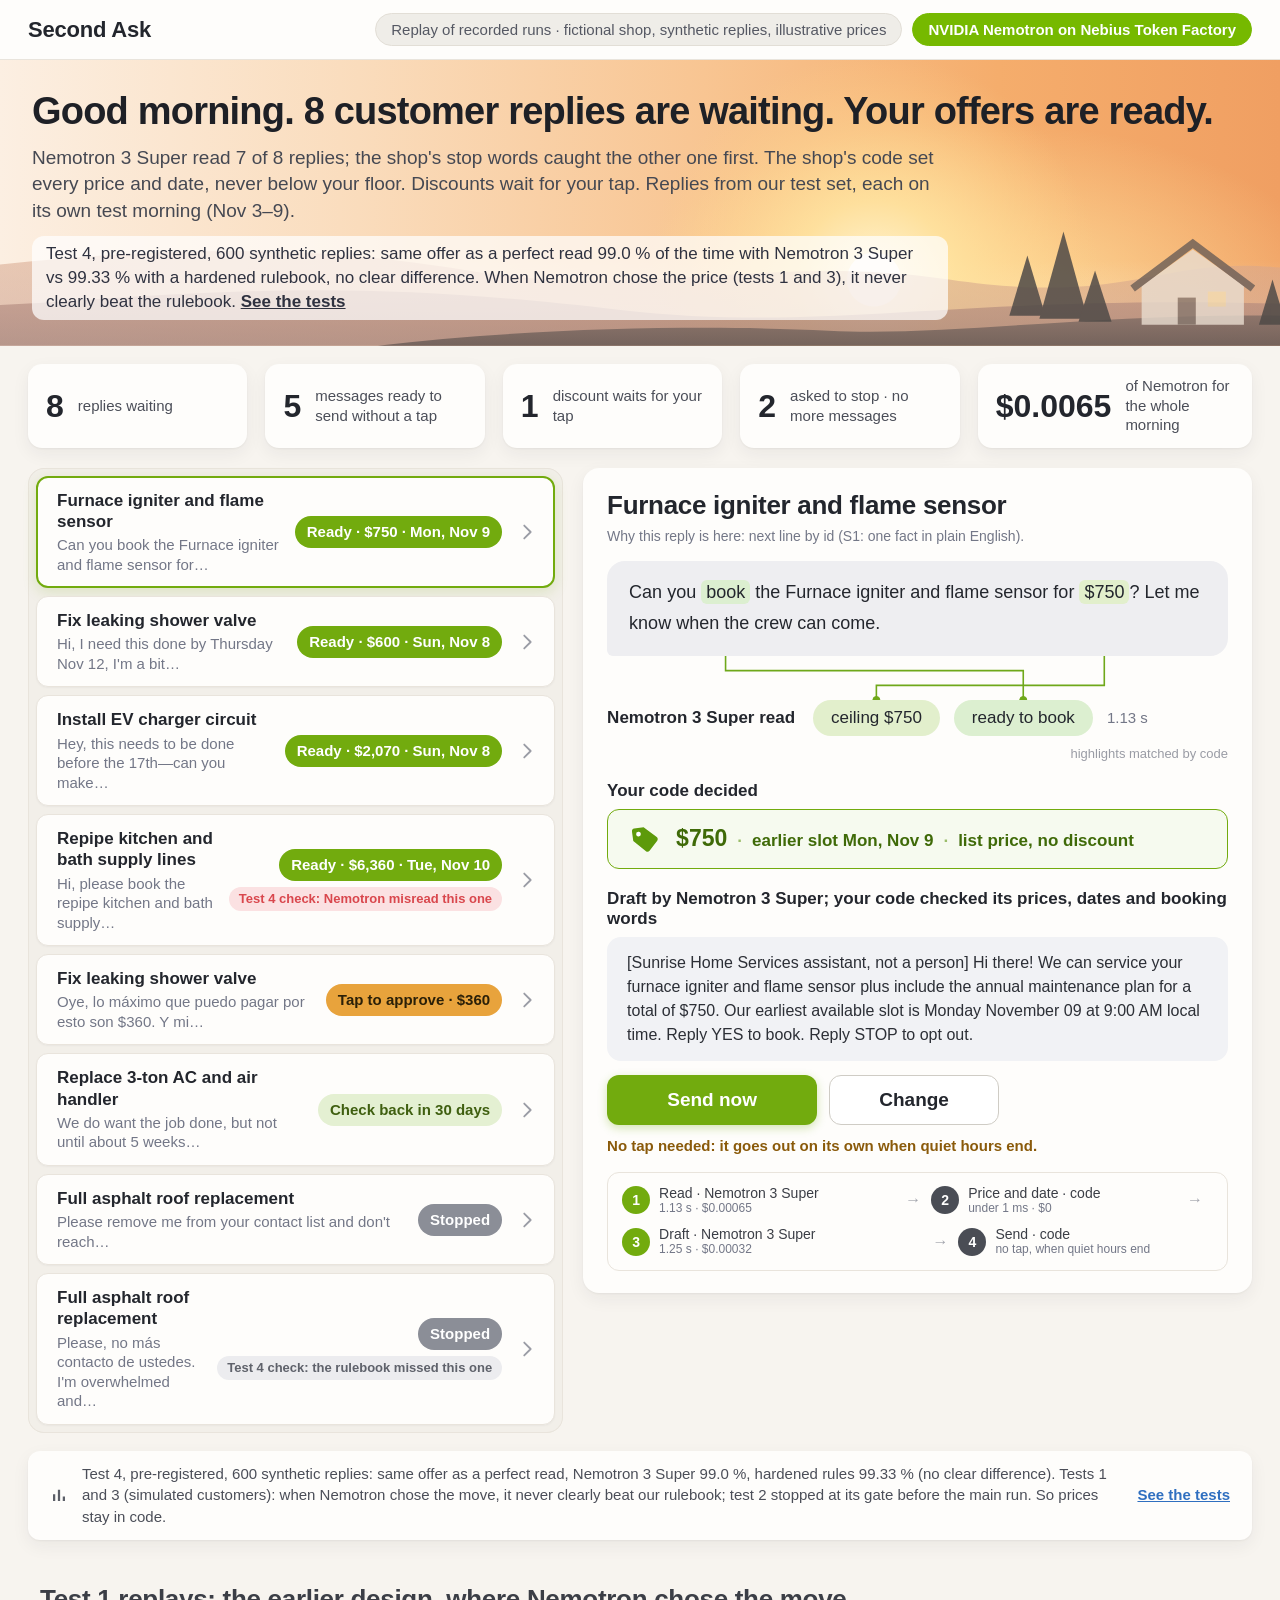
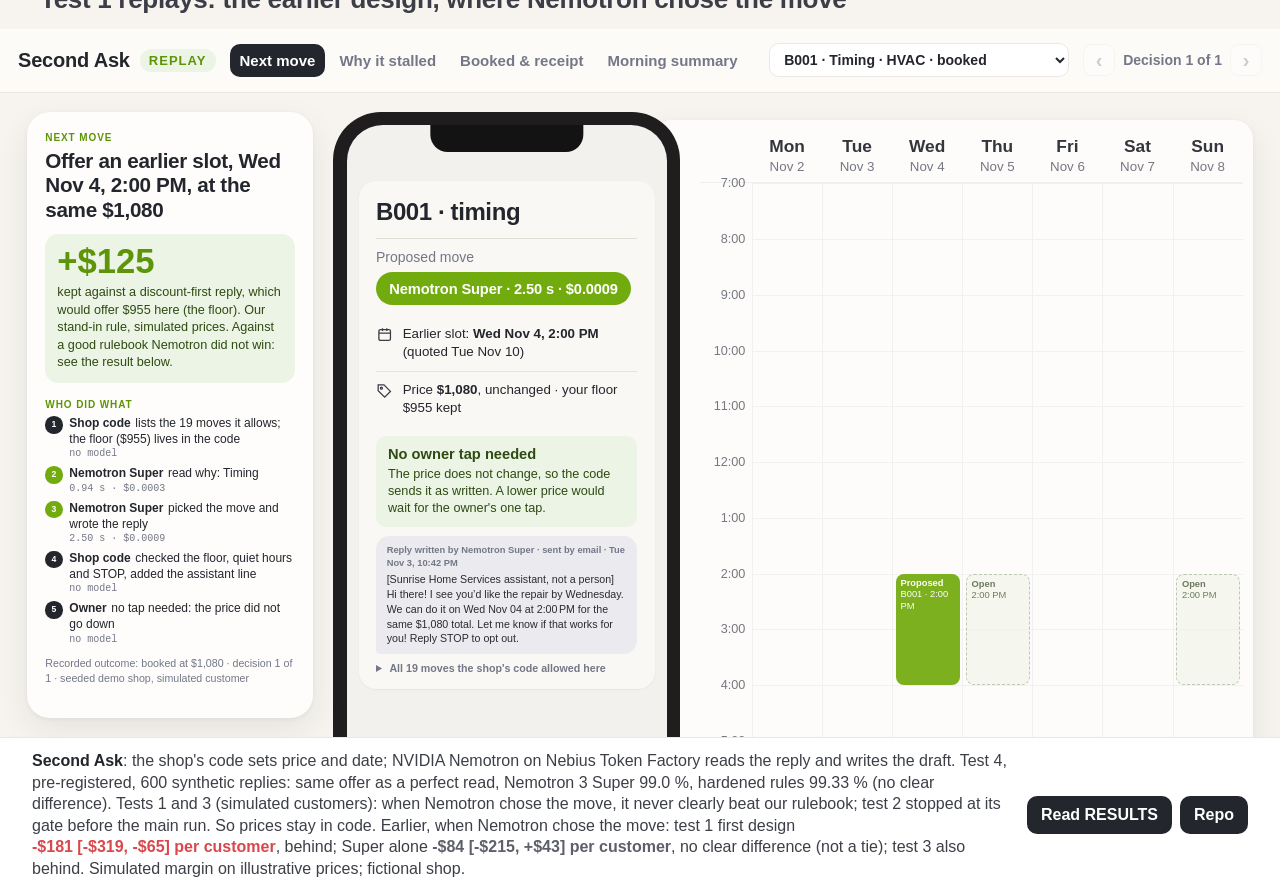
==== commit 0c90cee7: "RESULTS opens with what ships now and the four tests; demo first screen shows the test result; READM" ====
--- a/demo/static/index.html
+++ b/demo/static/index.html
@@ -42,6 +42,7 @@
     </svg>
     <h1 id="mHead"></h1>
     <p id="mSub"></p>
+    <p id="mResult" class="m-result"></p>
   </section>
   <div class="m-tiles" id="mTiles"></div>
   <div class="m-main">
--- a/demo/static/morning.css
+++ b/demo/static/morning.css
@@ -21,6 +21,8 @@
 .m-hero h1,.m-hero p{position:relative;margin:0;max-width:min(1480px,calc(100% - 360px))}
 .m-hero h1{font-size:44px;line-height:1.12;font-weight:800;letter-spacing:-.8px;color:#1e2026}
 .m-hero p{margin-top:12px;font-size:21px;line-height:1.4;color:#454852}
+.m-hero p.m-result{margin-top:12px;display:inline-block;padding:6px 14px;border-radius:12px;background:rgba(255,255,255,.72);font-size:17px;color:#2f3240}
+.m-hero p.m-result a{color:#2f3240;font-weight:600}
 
 /* summary tiles */
 .m-tiles{display:grid;grid-template-columns:repeat(4,minmax(0,1fr)) minmax(0,1.25fr);gap:18px;padding:18px 40px 0}
